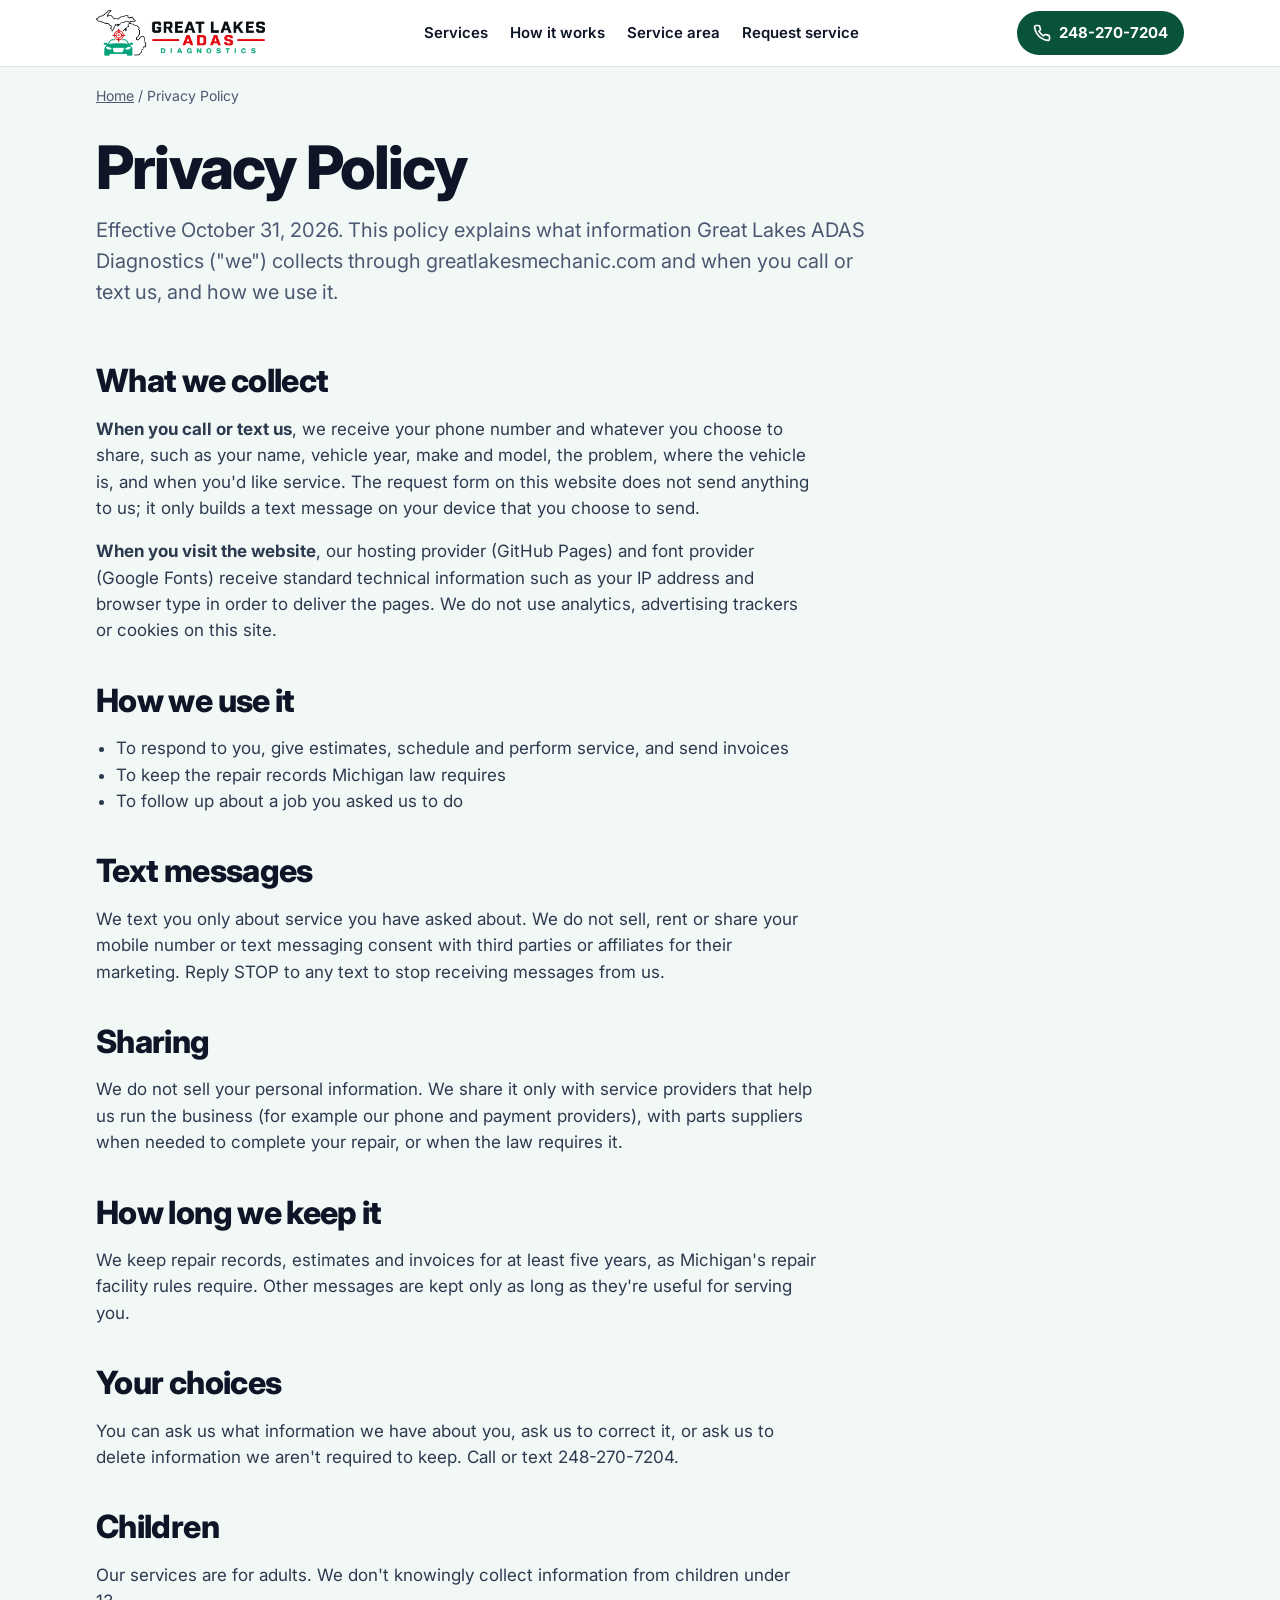
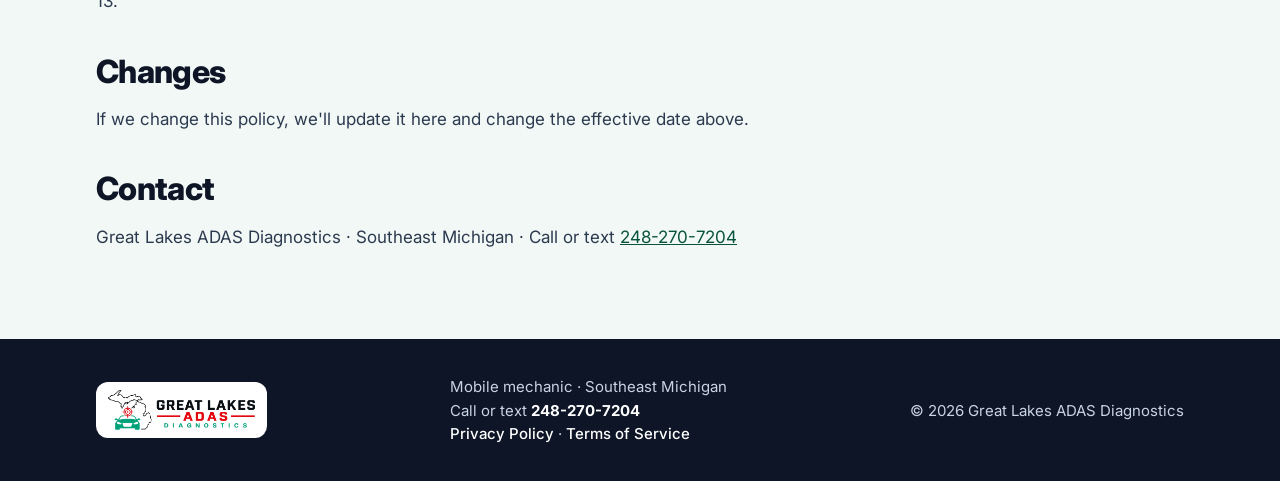
==== privacy/index.html @ c78238fa "Add Privacy Policy and Terms of Service pages, link them in the footer and sitemap Co-Authored-By: C" ====
<!doctype html>
<html lang="en">
<head>
<meta charset="utf-8">
<meta name="viewport" content="width=device-width, initial-scale=1, viewport-fit=cover">
<title>Privacy Policy | Great Lakes Mobile Mechanic</title>
<meta name="description" content="How Great Lakes ADAS Diagnostics handles information from calls, texts and visits to greatlakesmechanic.com.">
<link rel="canonical" href="https://greatlakesmechanic.com/privacy/">
<meta property="og:type" content="website">
<meta property="og:site_name" content="Great Lakes Mobile Mechanic">
<meta property="og:title" content="Privacy Policy | Great Lakes Mobile Mechanic">
<meta property="og:description" content="How Great Lakes ADAS Diagnostics handles information from calls, texts and visits to greatlakesmechanic.com.">
<meta property="og:url" content="https://greatlakesmechanic.com/privacy/">
<meta property="og:image" content="https://greatlakesmechanic.com/og-image.jpg">
<meta property="og:image:width" content="1200">
<meta property="og:image:height" content="628">
<meta name="twitter:card" content="summary_large_image">
<meta name="theme-color" content="#09533d">
<link rel="icon" href="/favicon.ico" sizes="any">
<link rel="icon" href="/icon.svg" type="image/svg+xml">
<link rel="apple-touch-icon" href="/apple-touch-icon.png">
<link rel="manifest" href="/site.webmanifest">
<link rel="preconnect" href="https://fonts.googleapis.com">
<link rel="preconnect" href="https://fonts.gstatic.com" crossorigin>
<link rel="stylesheet" href="https://fonts.googleapis.com/css2?family=Inter:wght@400;500;600;700;800&display=swap">
<link rel="stylesheet" href="/assets/site.css">
<script type="application/ld+json">{"@context": "https://schema.org", "@graph": [{"@type": "AutoRepair", "@id": "https://greatlakesmechanic.com/#business", "name": "Great Lakes ADAS Diagnostics", "alternateName": "Great Lakes Mobile Mechanic", "url": "https://greatlakesmechanic.com/", "telephone": "+1-248-270-7204", "image": "https://greatlakesmechanic.com/og-image.jpg", "logo": "https://greatlakesmechanic.com/assets/great-lakes-logo.png", "description": "ASE-certified mobile mechanic serving Southeast Michigan. Diagnostics, brakes, batteries and module programming at your home, work or roadside.", "areaServed": [{"@type": "AdministrativeArea", "name": "Wayne County, MI"}, {"@type": "AdministrativeArea", "name": "Oakland County, MI"}, {"@type": "AdministrativeArea", "name": "Macomb County, MI"}, {"@type": "AdministrativeArea", "name": "Washtenaw County, MI"}, {"@type": "AdministrativeArea", "name": "Livingston County, MI"}], "knowsAbout": ["Vehicle diagnostics", "Brake repair", "Battery replacement", "Module programming"], "hasCredential": {"@type": "EducationalOccupationalCredential", "credentialCategory": "ASE Certification"}}, {"@type": "BreadcrumbList", "itemListElement": [{"@type": "ListItem", "position": 1, "name": "Home", "item": "https://greatlakesmechanic.com/"}, {"@type": "ListItem", "position": 2, "name": "Privacy Policy", "item": "https://greatlakesmechanic.com/privacy/"}]}]}</script>
</head>
<body>
<header>
  <div class="wrap bar">
    <a href="/" aria-label="Great Lakes ADAS Diagnostics home"><img src="/assets/great-lakes-logo.png" alt="Great Lakes ADAS Diagnostics" width="1125" height="306"></a>
    <nav aria-label="Main">
      <a href="/#services">Services</a>
      <a href="/#how">How it works</a>
      <a href="/#area">Service area</a>
      <a href="/#request">Request service</a>
    </nav>
    <a class="call" href="tel:+12482707204"><svg width="18" height="18" viewBox="0 0 24 24" fill="none" stroke="currentColor" stroke-width="2.2" stroke-linecap="round" stroke-linejoin="round" aria-hidden="true"><path d="M22 16.9v3a2 2 0 0 1-2.2 2 19.8 19.8 0 0 1-8.6-3.1 19.5 19.5 0 0 1-6-6A19.8 19.8 0 0 1 2.1 4.2 2 2 0 0 1 4.1 2h3a2 2 0 0 1 2 1.7c.1 1 .4 1.9.7 2.8a2 2 0 0 1-.5 2.1L8 9.9a16 16 0 0 0 6 6l1.3-1.3a2 2 0 0 1 2.1-.4c.9.3 1.8.6 2.8.7a2 2 0 0 1 1.7 2z"/></svg><span>248-270-7204</span></a>
  </div>
</header>
<main><div class="wrap crumbs"><a href="/">Home</a> / Privacy Policy</div>
<section class="page-hero"><div class="wrap"><h1>Privacy Policy</h1><p class="lead">Effective October 31, 2026. This policy explains what information Great Lakes ADAS Diagnostics ("we") collects through greatlakesmechanic.com and when you call or text us, and how we use it.</p></div></section>
<section class="block" style="padding-top:8px"><div class="wrap"><div class="prose">
<h2>What we collect</h2>
<p><b>When you call or text us</b>, we receive your phone number and whatever you choose to share, such as your name, vehicle year, make and model, the problem, where the vehicle is, and when you'd like service. The request form on this website does not send anything to us; it only builds a text message on your device that you choose to send.</p>
<p><b>When you visit the website</b>, our hosting provider (GitHub Pages) and font provider (Google Fonts) receive standard technical information such as your IP address and browser type in order to deliver the pages. We do not use analytics, advertising trackers or cookies on this site.</p>
<h2>How we use it</h2>
<ul><li>To respond to you, give estimates, schedule and perform service, and send invoices</li><li>To keep the repair records Michigan law requires</li><li>To follow up about a job you asked us to do</li></ul>
<h2>Text messages</h2>
<p>We text you only about service you have asked about. We do not sell, rent or share your mobile number or text messaging consent with third parties or affiliates for their marketing. Reply STOP to any text to stop receiving messages from us.</p>
<h2>Sharing</h2>
<p>We do not sell your personal information. We share it only with service providers that help us run the business (for example our phone and payment providers), with parts suppliers when needed to complete your repair, or when the law requires it.</p>
<h2>How long we keep it</h2>
<p>We keep repair records, estimates and invoices for at least five years, as Michigan's repair facility rules require. Other messages are kept only as long as they're useful for serving you.</p>
<h2>Your choices</h2>
<p>You can ask us what information we have about you, ask us to correct it, or ask us to delete information we aren't required to keep. Call or text 248-270-7204.</p>
<h2>Children</h2>
<p>Our services are for adults. We don't knowingly collect information from children under 13.</p>
<h2>Changes</h2>
<p>If we change this policy, we'll update it here and change the effective date above.</p>
<h2>Contact</h2>
<p>Great Lakes ADAS Diagnostics · Southeast Michigan · Call or text <a href="tel:+12482707204">248-270-7204</a></p>
</div></div></section></main>
<footer>
  <div class="wrap">
    <span class="plate"><img src="/assets/great-lakes-logo.png" alt="Great Lakes ADAS Diagnostics" width="1125" height="306"></span>
    <div>Mobile mechanic · Southeast Michigan<br>Call or text <a href="tel:+12482707204">248-270-7204</a><br><a href="/privacy/" style="font-weight:500">Privacy Policy</a> · <a href="/terms/" style="font-weight:500">Terms of Service</a></div>
    <div>© 2026 Great Lakes ADAS Diagnostics</div>
  </div>
</footer>
<div class="mbar">
  <a class="btn primary" href="tel:+12482707204">Call</a>
  <a class="btn ghost" href="/#request">Text us</a>
</div>
</body>
</html>
---- assets/site.css ----
/* Layout: a light tinted page; a green wave band carries the call/text actions, echoing the ads */
:root{
  --bg:#f2f8f5; --surface:#ffffff; --ink:#0d1526; --muted:#4a5872;
  --green:#02a27a; --green-deep:#09533d; --green-band:#0b7a5a; --red:#e90510;
  --line:#d7e6df; --tint:#e0f1e9; --on-green:#ffffff; --on-green-soft:#c9f0e2;
  --font:'Inter',system-ui,-apple-system,'Segoe UI',Roboto,sans-serif;
  --radius:18px;
}
*{box-sizing:border-box}
html{scroll-behavior:smooth}
@media (prefers-reduced-motion:reduce){html{scroll-behavior:auto}}
body{margin:0;background:var(--bg);color:var(--ink);font-family:var(--font);font-size:17px;line-height:1.55}
a{color:var(--green-deep)}
a:focus-visible,button:focus-visible,input:focus-visible,select:focus-visible,textarea:focus-visible{outline:3px solid var(--red);outline-offset:2px}
h1,h2,h3{line-height:1.08;text-wrap:balance;margin:0}
.wrap{max-width:1120px;margin:0 auto;padding-left:max(16px,env(safe-area-inset-left,0px));padding-right:max(16px,env(safe-area-inset-right,0px))}
.eyebrow{font-size:13px;font-weight:700;letter-spacing:.14em;text-transform:uppercase;color:var(--green-deep)}

/* header */
body::before{content:"";position:fixed;inset:0 0 auto;height:env(safe-area-inset-top,0px);z-index:10;background:var(--surface)}
header{position:sticky;top:env(safe-area-inset-top,0px);z-index:9;background:color-mix(in srgb,var(--surface) 94%,transparent);backdrop-filter:blur(8px);border-bottom:1px solid var(--line)}
.bar{display:flex;align-items:center;justify-content:space-between;gap:16px;padding-block:10px}
.bar img{height:46px;width:auto;display:block}
nav{display:flex;gap:22px;font-size:15px;font-weight:600}
nav a{text-decoration:none;color:var(--ink)}
nav a:hover{color:var(--green-deep)}
.bar .call{display:inline-flex;align-items:center;gap:8px;background:var(--green-deep);color:var(--on-green);text-decoration:none;font-weight:700;padding:10px 16px;border-radius:999px;white-space:nowrap;font-size:15px}
@media (max-width:860px){nav{display:none}}
@media (max-width:420px){.bar img{height:38px}.bar .call span{display:none}}

/* hero */
.hero{padding-block:56px 0}
.hero-grid{display:grid;grid-template-columns:minmax(0,1.05fr) minmax(0,.95fr);gap:32px;align-items:center}
.hero h1{font-size:clamp(44px,7vw,80px);font-weight:800;letter-spacing:-.035em}
.hero h1 em{font-style:normal;color:var(--green)}
.hero p.lead{font-size:clamp(18px,2.2vw,22px);color:var(--muted);margin:18px 0 0;max-width:30ch}
.actions{display:flex;flex-wrap:wrap;gap:12px;margin-top:28px}
.btn{display:inline-flex;align-items:center;justify-content:center;gap:10px;min-height:52px;padding:0 24px;border-radius:999px;font-weight:700;font-size:17px;text-decoration:none;border:2px solid transparent;cursor:pointer;font-family:inherit}
.btn.primary{background:var(--green-deep);color:var(--on-green)}
.btn.primary:hover{background:#06402f}
.btn.ghost{background:var(--surface);color:var(--green-deep);border-color:var(--green-deep)}
.btn.ghost:hover{background:var(--tint)}
.btn svg{width:20px;height:20px;flex:none}
.cred{display:flex;align-items:center;gap:14px;margin-top:28px}
.cred img{width:58px;height:60px}
.cred b{display:block;font-size:17px}
.cred span{font-size:15px;color:var(--muted)}
.hero-art{position:relative;aspect-ratio:1/1;max-width:100%}
.hero-art .disc{position:absolute;inset:6% 0 0 10%;border-radius:50%;background:var(--tint)}
.hero-art svg{position:relative;width:100%;height:auto}
@media (max-width:760px){.hero-grid{grid-template-columns:minmax(0,1fr)}.hero-art{max-width:300px;margin:0 auto;order:-1;width:56%}}

/* wave into green band */
.wave{display:block;width:100%;height:auto;margin-top:24px}
.band{background:linear-gradient(135deg,#0b8a66,#063a2c);color:var(--on-green)}
.band .wrap{padding-block:8px 48px}
.callstrip{display:flex;flex-wrap:wrap;align-items:center;justify-content:center;gap:16px 28px;text-align:center}
.callstrip .num{font-size:clamp(34px,6vw,56px);font-weight:800;letter-spacing:-.02em;color:var(--on-green);text-decoration:none}
.callstrip .lbl{font-size:13px;font-weight:700;letter-spacing:.16em;color:var(--on-green-soft)}
.callstrip .btn.light{background:var(--on-green);color:var(--green-deep)}

/* sections */
section.block{padding-block:72px}
.head{display:flex;flex-direction:column;gap:10px;margin-bottom:32px;max-width:640px}
.head h2{font-size:clamp(30px,4vw,44px);font-weight:800;letter-spacing:-.025em}
.head p{margin:0;color:var(--muted)}

.services{display:grid;grid-template-columns:repeat(4,minmax(0,1fr));gap:16px}
.svc{background:var(--surface);border:1px solid var(--line);border-radius:var(--radius);padding:22px;display:flex;flex-direction:column;gap:10px}
.svc .ic{width:52px;height:52px;border-radius:50%;background:var(--green-deep);display:flex;align-items:center;justify-content:center}
.svc .ic.red{background:var(--red)}
.svc .ic svg{width:26px;height:26px;stroke:#fff}
.svc h3{font-size:20px;font-weight:700}
.svc p{margin:0;font-size:15.5px;color:var(--muted)}
.note{margin-top:20px;font-size:15.5px;color:var(--muted)}
@media (max-width:960px){.services{grid-template-columns:repeat(2,minmax(0,1fr))}}
@media (max-width:520px){.services{grid-template-columns:minmax(0,1fr)}}

.steps{list-style:none;margin:0;padding:0;display:grid;grid-template-columns:repeat(3,minmax(0,1fr));gap:16px;counter-reset:s}
.steps li{counter-increment:s;padding:22px;border-top:4px solid var(--green);background:var(--surface);border-radius:0 0 var(--radius) var(--radius)}
.steps li::before{content:"Step " counter(s);display:block;font-size:13px;font-weight:700;letter-spacing:.12em;text-transform:uppercase;color:var(--green-deep);margin-bottom:8px}
.steps h3{font-size:20px;font-weight:700;margin-bottom:6px}
.steps p{margin:0;font-size:15.5px;color:var(--muted)}
@media (max-width:760px){.steps{grid-template-columns:minmax(0,1fr)}}

.area{display:grid;grid-template-columns:minmax(0,1fr) minmax(0,1fr);gap:32px;align-items:center}
.counties{display:flex;flex-wrap:wrap;gap:10px;margin:0;padding:0;list-style:none}
.counties li{background:var(--surface);border:1px solid var(--line);border-radius:999px;padding:8px 16px;font-weight:600;font-size:15.5px}
@media (max-width:760px){.area{grid-template-columns:minmax(0,1fr)}}

/* intake */
.intake{background:var(--surface);border:1px solid var(--line);border-radius:24px;padding:28px;display:grid;grid-template-columns:minmax(0,1.2fr) minmax(0,.8fr);gap:28px}
@media (max-width:860px){.intake{grid-template-columns:minmax(0,1fr);padding:20px}}
form{display:grid;grid-template-columns:repeat(2,minmax(0,1fr));gap:14px 16px}
.field{display:flex;flex-direction:column;gap:6px;min-width:0}
.field.full{grid-column:1/-1}
@media (max-width:520px){form{grid-template-columns:minmax(0,1fr)}}
label{font-size:14px;font-weight:600}
input,select,textarea{font:inherit;font-size:16px;color:var(--ink);background:var(--bg);border:1.5px solid var(--line);border-radius:12px;padding:12px 14px;min-height:48px;width:100%}
textarea{min-height:110px;resize:vertical}
input:focus,select:focus,textarea:focus{border-color:var(--green)}
.req{color:var(--red)}
.preview{background:var(--bg);border-radius:16px;padding:18px;display:flex;flex-direction:column;gap:12px;min-width:0}
.preview h3{font-size:17px;font-weight:700}
.preview pre{margin:0;white-space:pre-wrap;word-break:break-word;font-family:var(--font);font-size:15px;background:var(--surface);border:1px solid var(--line);border-radius:12px;padding:14px;min-height:150px}
.preview .row{display:flex;flex-wrap:wrap;gap:10px}
.preview .btn{min-height:48px;font-size:16px;padding:0 18px}
.hint{font-size:14px;color:var(--muted);margin:0}
.status{font-size:14px;font-weight:600;color:var(--green-deep);min-height:1.2em;margin:0}

/* faq */
.faq{display:grid;gap:10px;max-width:820px}
details{background:var(--surface);border:1px solid var(--line);border-radius:14px;padding:4px 18px}
summary{cursor:pointer;font-weight:700;padding-block:14px;list-style:none;display:flex;justify-content:space-between;gap:12px}
summary::-webkit-details-marker{display:none}
summary::after{content:"+";color:var(--green-deep);font-size:22px;line-height:1}
details[open] summary::after{content:"–"}
details p{margin:0 0 16px;color:var(--muted)}

footer{background:var(--ink);color:#c9d3e2;font-size:15px}
footer .wrap{padding-block:36px;display:flex;flex-wrap:wrap;gap:20px 40px;justify-content:space-between;align-items:center}
footer a{color:#fff;font-weight:700;text-decoration:none}
footer .plate{background:#fff;border-radius:12px;padding:8px 12px;display:inline-block}
footer .plate img{height:40px;width:auto;display:block}

/* sticky mobile call/text bar */
.mbar{display:none}
@media (max-width:760px){
  .mbar{display:flex;gap:10px;position:fixed;left:0;right:0;bottom:0;z-index:20;background:var(--surface);border-top:1px solid var(--line);padding:10px max(12px,env(safe-area-inset-right,0px)) calc(10px + env(safe-area-inset-bottom,0px)) max(12px,env(safe-area-inset-left,0px))}
  .mbar .btn{flex:1;min-height:50px}
  body{padding-bottom:76px}
}

/* inner pages */
.crumbs{font-size:14px;color:var(--muted);padding-block:18px 0}
.crumbs a{color:var(--muted)}
.page-hero{padding-block:28px 8px}
.page-hero h1{font-size:clamp(36px,5.5vw,60px);font-weight:800;letter-spacing:-.03em}
.page-hero p.lead{font-size:clamp(17px,2vw,20px);color:var(--muted);margin:16px 0 0;max-width:60ch}
.prose{max-width:720px}
.prose h2{font-size:clamp(24px,3vw,32px);font-weight:800;letter-spacing:-.02em;margin:40px 0 12px}
.prose p,.prose li{color:#2c3a50}
.prose ul{padding-left:1.2em}
.links{display:flex;flex-wrap:wrap;gap:10px;list-style:none;padding:0;margin:12px 0 0}
.links a{display:inline-block;background:var(--surface);border:1px solid var(--line);border-radius:999px;padding:8px 16px;font-weight:600;font-size:15.5px;text-decoration:none;color:var(--ink)}
.links a:hover{border-color:var(--green)}
.cta-box{margin-top:40px;background:linear-gradient(135deg,#0b8a66,#063a2c);color:#fff;border-radius:24px;padding:28px;display:flex;flex-wrap:wrap;gap:16px 28px;align-items:center;justify-content:space-between}
.cta-box h2{color:#fff;margin:0;font-size:26px}
.cta-box p{margin:6px 0 0;color:#c9f0e2}
.cta-box .row{display:flex;flex-wrap:wrap;gap:10px}
.cta-box .btn.light{background:#fff;color:var(--green-deep)}
.cta-box .btn.ghost-light{background:transparent;color:#fff;border-color:#fff}
.cities{columns:3 140px;column-gap:24px;padding-left:1.1em}
.prose ul.links{padding-left:0}
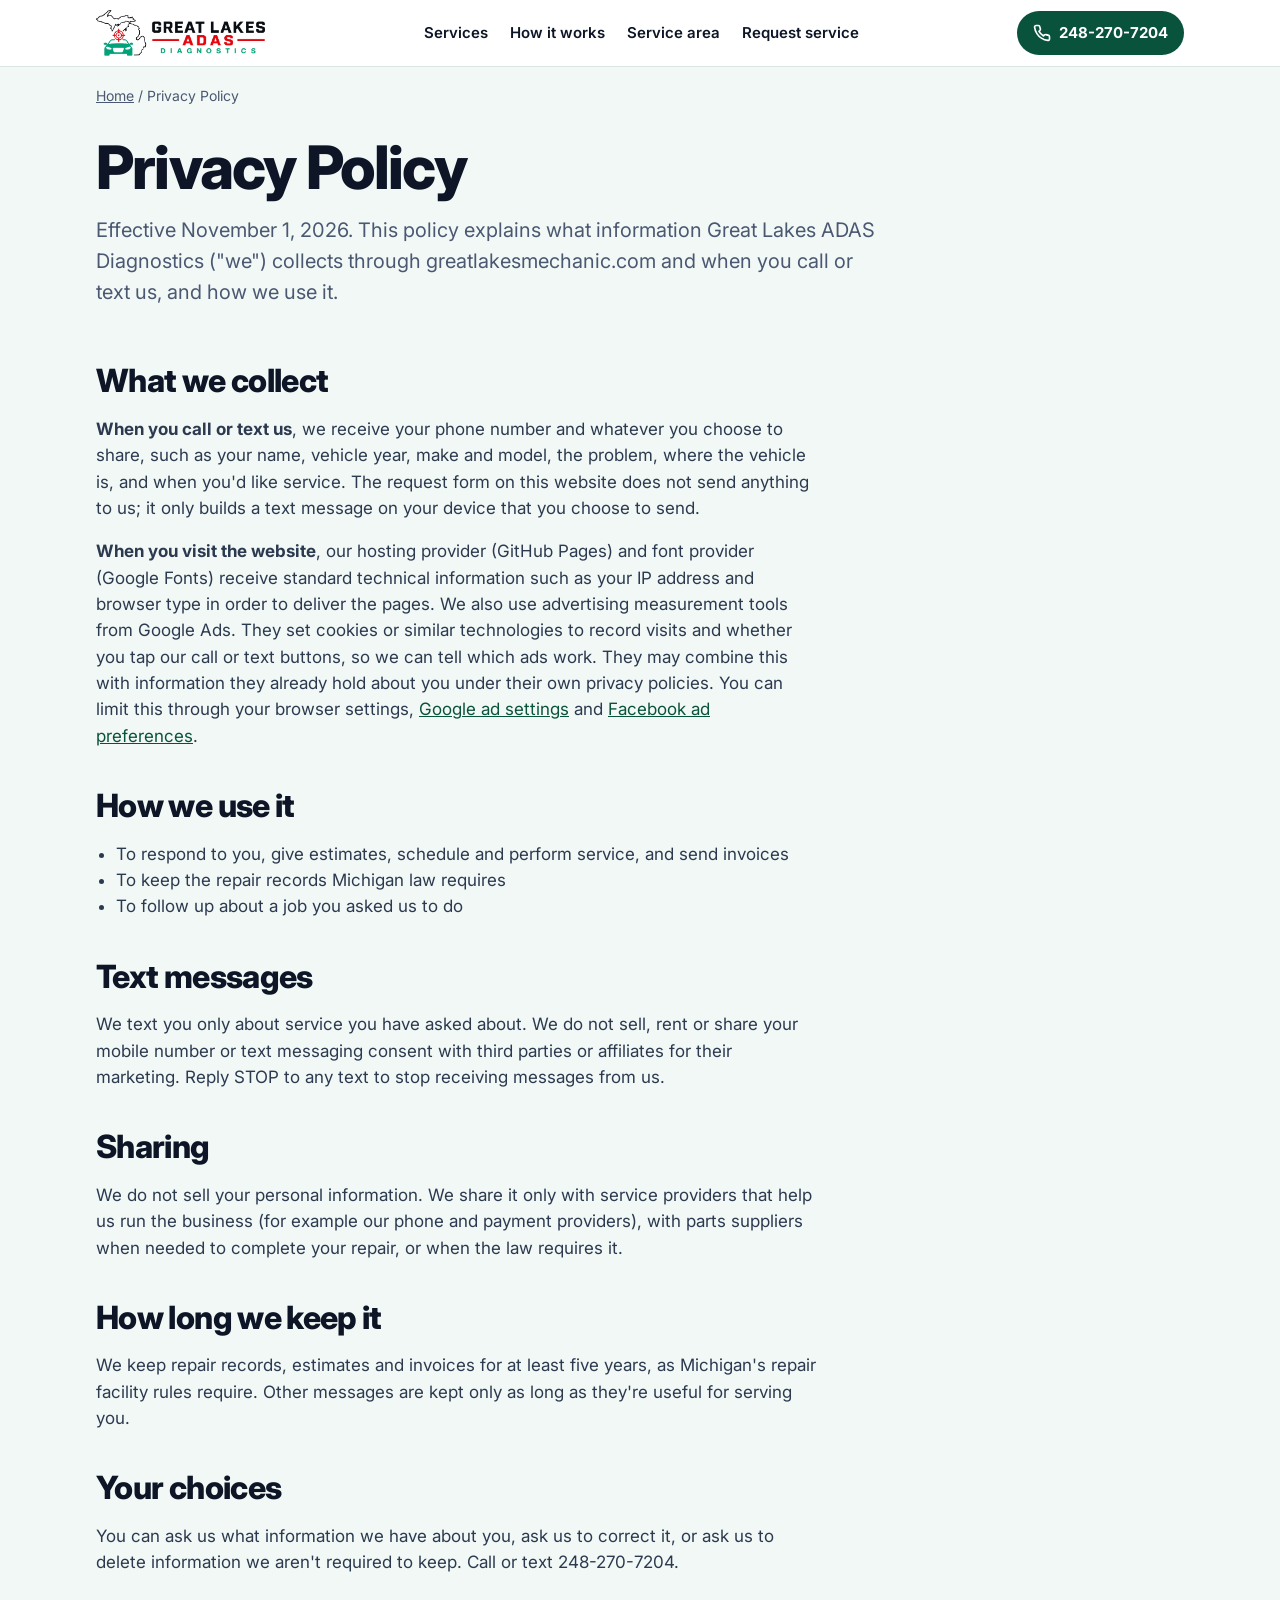
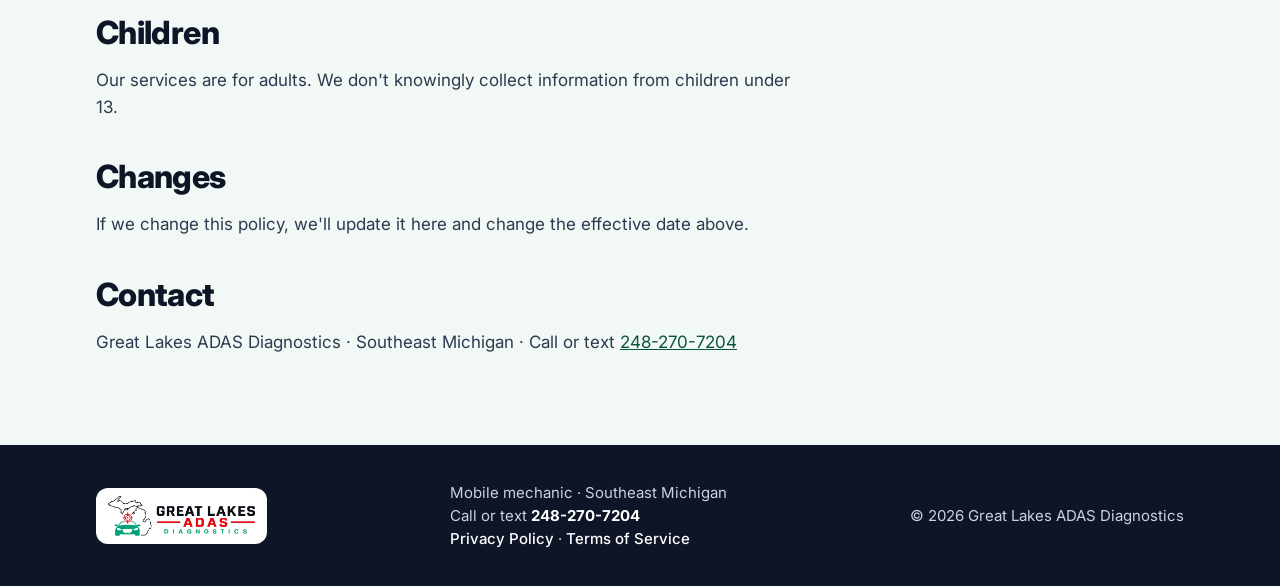
==== commit 7f976bf7: "Add Google Ads tag and call/text tap tracking; update privacy policy Co-Authored-By: Claude Opus 5.5" ====
--- a/privacy/index.html
+++ b/privacy/index.html
@@ -25,6 +25,11 @@
 <link rel="stylesheet" href="https://fonts.googleapis.com/css2?family=Inter:wght@400;500;600;700;800&display=swap">
 <link rel="stylesheet" href="/assets/site.css">
 <script type="application/ld+json">{"@context": "https://schema.org", "@graph": [{"@type": "AutoRepair", "@id": "https://greatlakesmechanic.com/#business", "name": "Great Lakes ADAS Diagnostics", "alternateName": "Great Lakes Mobile Mechanic", "url": "https://greatlakesmechanic.com/", "telephone": "+1-248-270-7204", "image": "https://greatlakesmechanic.com/og-image.jpg", "logo": "https://greatlakesmechanic.com/assets/great-lakes-logo.png", "description": "ASE-certified mobile mechanic serving Southeast Michigan. Diagnostics, brakes, batteries and module programming at your home, work or roadside.", "areaServed": [{"@type": "AdministrativeArea", "name": "Wayne County, MI"}, {"@type": "AdministrativeArea", "name": "Oakland County, MI"}, {"@type": "AdministrativeArea", "name": "Macomb County, MI"}, {"@type": "AdministrativeArea", "name": "Washtenaw County, MI"}, {"@type": "AdministrativeArea", "name": "Livingston County, MI"}], "knowsAbout": ["Vehicle diagnostics", "Brake repair", "Battery replacement", "Module programming"], "hasCredential": {"@type": "EducationalOccupationalCredential", "credentialCategory": "ASE Certification"}}, {"@type": "BreadcrumbList", "itemListElement": [{"@type": "ListItem", "position": 1, "name": "Home", "item": "https://greatlakesmechanic.com/"}, {"@type": "ListItem", "position": 2, "name": "Privacy Policy", "item": "https://greatlakesmechanic.com/privacy/"}]}]}</script>
+<script async src="https://www.googletagmanager.com/gtag/js?id=AW-18550194550"></script>
+<script>window.dataLayer=window.dataLayer||[];function gtag(){dataLayer.push(arguments);}gtag('js',new Date());gtag('config','AW-18550194550');</script>
+<script>document.addEventListener('click',function(e){var a=e.target.closest&&e.target.closest('a[href^="tel:"],a[href^="sms:"]');if(!a)return;var sms=a.getAttribute('href').indexOf('sms:')===0;
+if(window.gtag){var l=sms?'':'';if(l)gtag('event','conversion',{send_to:'AW-18550194550/'+l});gtag('event',sms?'text_click':'call_click');}
+if(window.fbq)fbq('track','Contact',{method:sms?'text':'call'});},true);</script>
 </head>
 <body>
 <header>
@@ -40,11 +45,11 @@
   </div>
 </header>
 <main><div class="wrap crumbs"><a href="/">Home</a> / Privacy Policy</div>
-<section class="page-hero"><div class="wrap"><h1>Privacy Policy</h1><p class="lead">Effective October 31, 2026. This policy explains what information Great Lakes ADAS Diagnostics ("we") collects through greatlakesmechanic.com and when you call or text us, and how we use it.</p></div></section>
+<section class="page-hero"><div class="wrap"><h1>Privacy Policy</h1><p class="lead">Effective November 1, 2026. This policy explains what information Great Lakes ADAS Diagnostics ("we") collects through greatlakesmechanic.com and when you call or text us, and how we use it.</p></div></section>
 <section class="block" style="padding-top:8px"><div class="wrap"><div class="prose">
 <h2>What we collect</h2>
 <p><b>When you call or text us</b>, we receive your phone number and whatever you choose to share, such as your name, vehicle year, make and model, the problem, where the vehicle is, and when you'd like service. The request form on this website does not send anything to us; it only builds a text message on your device that you choose to send.</p>
-<p><b>When you visit the website</b>, our hosting provider (GitHub Pages) and font provider (Google Fonts) receive standard technical information such as your IP address and browser type in order to deliver the pages. We do not use analytics, advertising trackers or cookies on this site.</p>
+<p><b>When you visit the website</b>, our hosting provider (GitHub Pages) and font provider (Google Fonts) receive standard technical information such as your IP address and browser type in order to deliver the pages. We also use advertising measurement tools from Google Ads. They set cookies or similar technologies to record visits and whether you tap our call or text buttons, so we can tell which ads work. They may combine this with information they already hold about you under their own privacy policies. You can limit this through your browser settings, <a href="https://adssettings.google.com">Google ad settings</a> and <a href="https://www.facebook.com/adpreferences">Facebook ad preferences</a>.</p>
 <h2>How we use it</h2>
 <ul><li>To respond to you, give estimates, schedule and perform service, and send invoices</li><li>To keep the repair records Michigan law requires</li><li>To follow up about a job you asked us to do</li></ul>
 <h2>Text messages</h2>
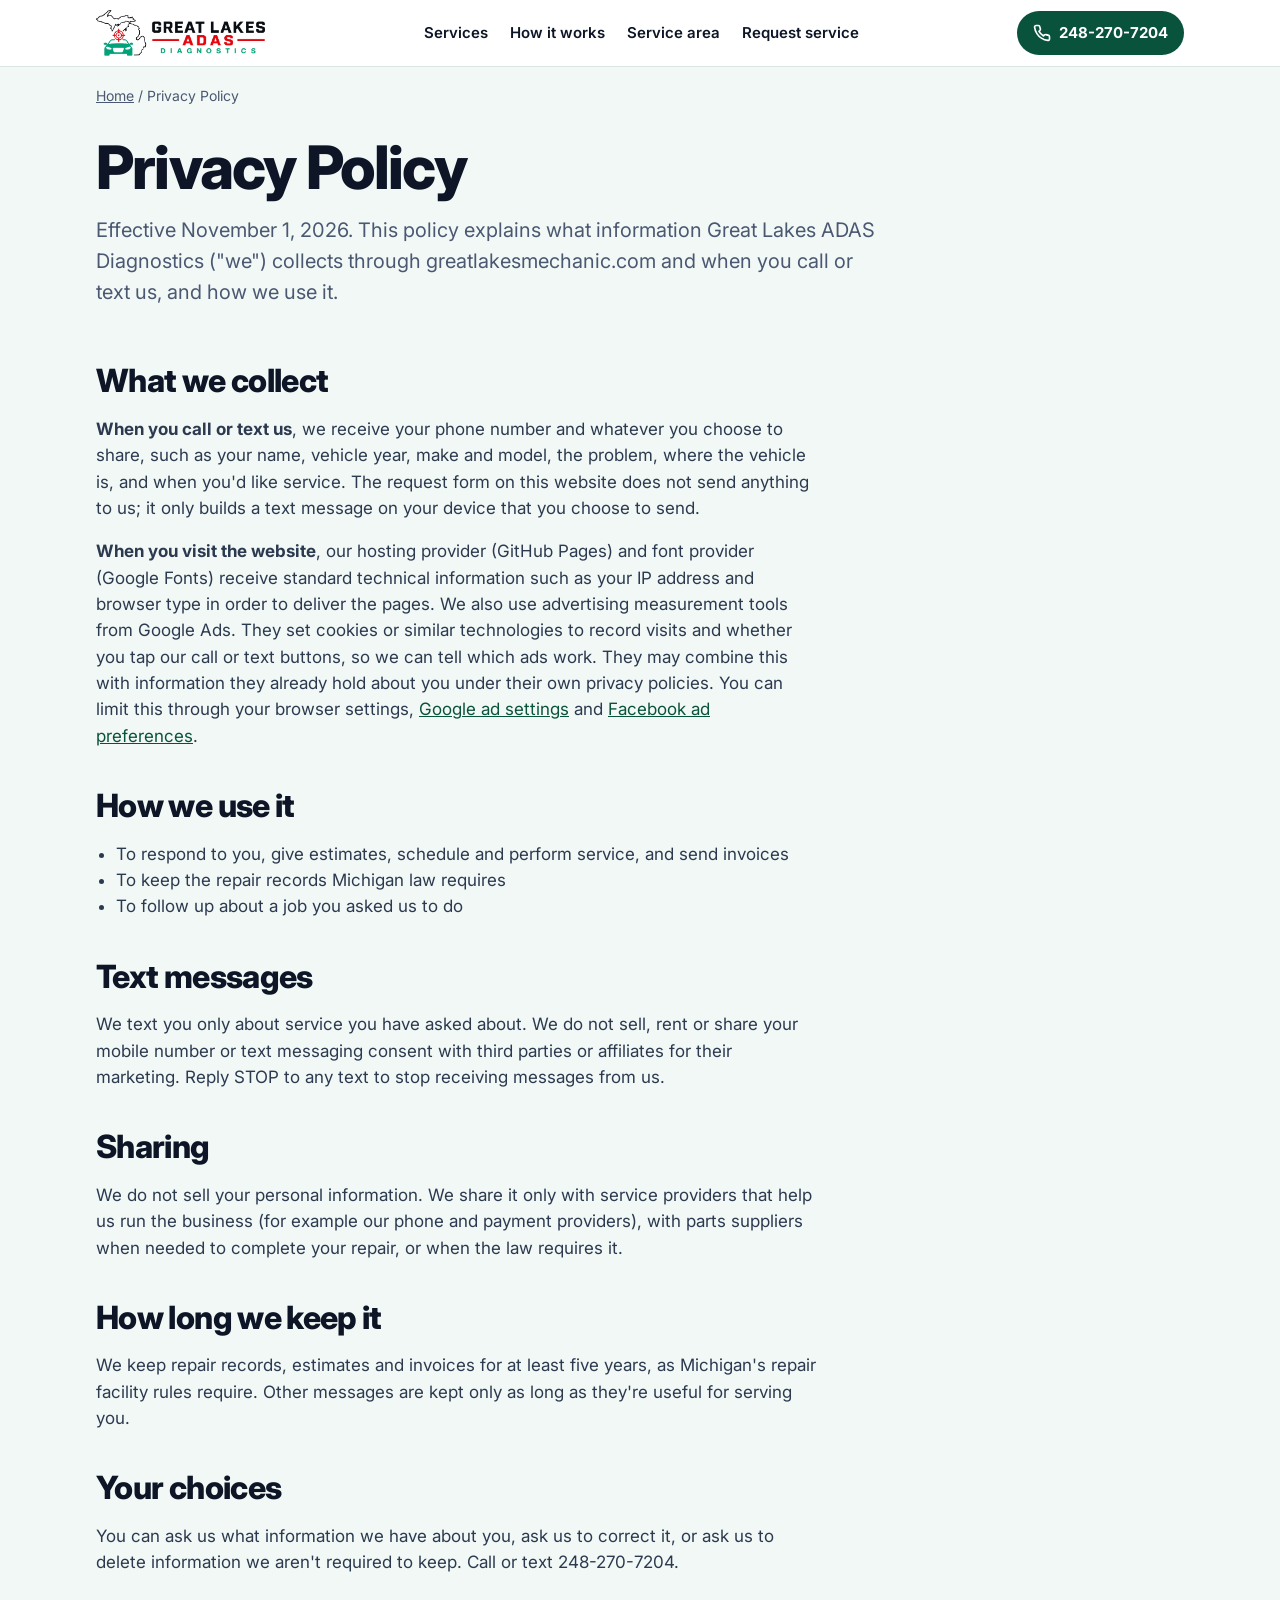
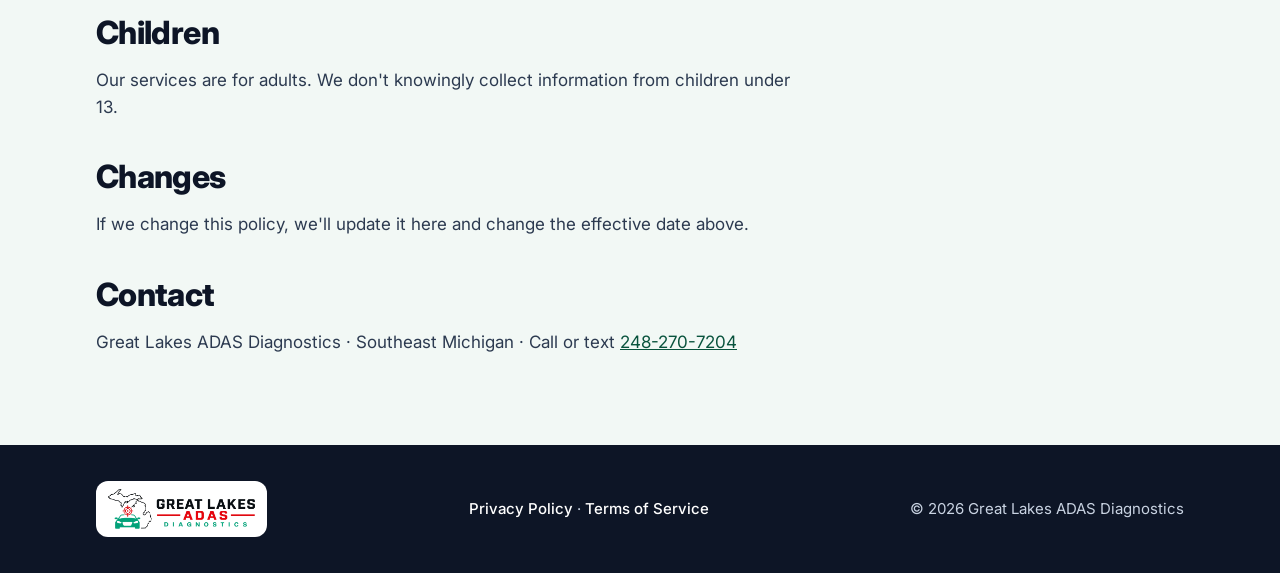
==== commit a743cb2b: "Footer: keep only legal links and copyright Co-Authored-By: Claude Opus 5.5 <noreply@anthropic.com> " ====
--- a/privacy/index.html
+++ b/privacy/index.html
@@ -28,7 +28,7 @@
 <script async src="https://www.googletagmanager.com/gtag/js?id=AW-18550194550"></script>
 <script>window.dataLayer=window.dataLayer||[];function gtag(){dataLayer.push(arguments);}gtag('js',new Date());gtag('config','AW-18550194550');</script>
 <script>document.addEventListener('click',function(e){var a=e.target.closest&&e.target.closest('a[href^="tel:"],a[href^="sms:"]');if(!a)return;var sms=a.getAttribute('href').indexOf('sms:')===0;
-if(window.gtag){var l=sms?'':'';if(l)gtag('event','conversion',{send_to:'AW-18550194550/'+l});gtag('event',sms?'text_click':'call_click');}
+if(window.gtag){var l=sms?'vIFCCKvgiLAdEPaCto1F':'RdRaCKjgiLAdEPaCto1F';if(l)gtag('event','conversion',{send_to:'AW-18550194550/'+l});gtag('event',sms?'text_click':'call_click');}
 if(window.fbq)fbq('track','Contact',{method:sms?'text':'call'});},true);</script>
 </head>
 <body>
@@ -70,7 +70,7 @@
 <footer>
   <div class="wrap">
     <span class="plate"><img src="/assets/great-lakes-logo.png" alt="Great Lakes ADAS Diagnostics" width="1125" height="306"></span>
-    <div>Mobile mechanic · Southeast Michigan<br>Call or text <a href="tel:+12482707204">248-270-7204</a><br><a href="/privacy/" style="font-weight:500">Privacy Policy</a> · <a href="/terms/" style="font-weight:500">Terms of Service</a></div>
+    <div><a href="/privacy/" style="font-weight:500">Privacy Policy</a> · <a href="/terms/" style="font-weight:500">Terms of Service</a></div>
     <div>© 2026 Great Lakes ADAS Diagnostics</div>
   </div>
 </footer>
